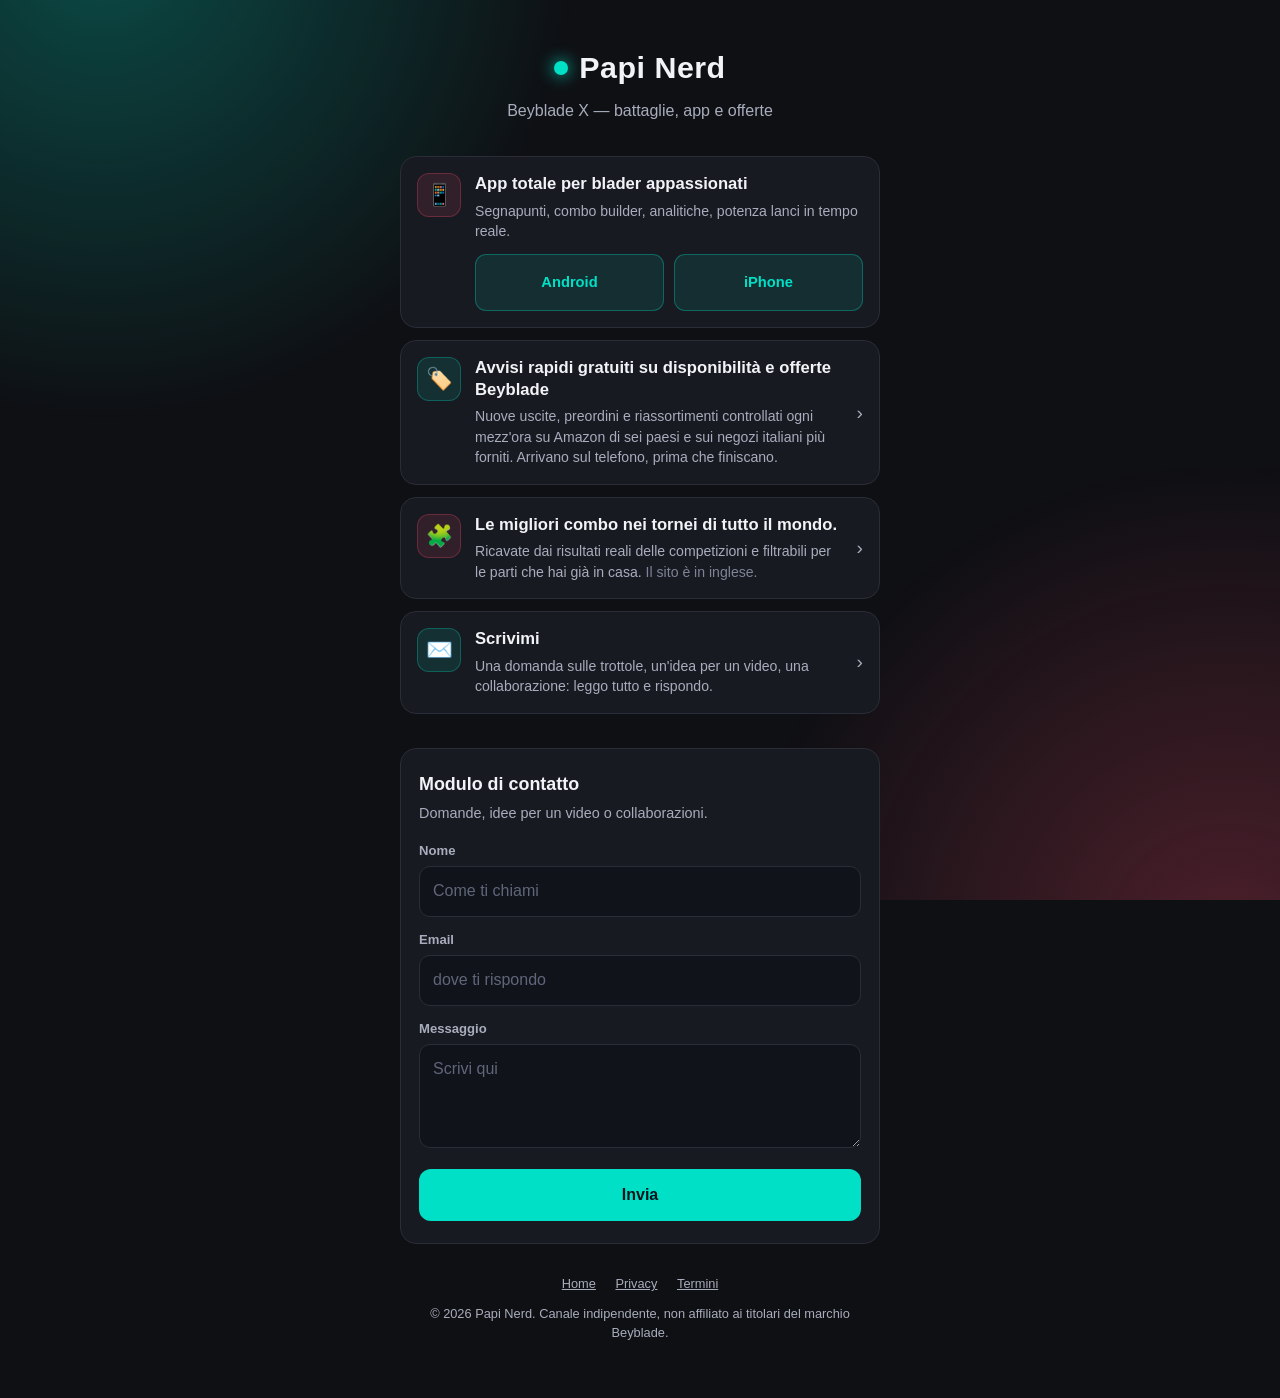
==== link.html @ ae516173 "Uno smartphone al posto del bersaglio sulla voce dell'app Co-Authored-By: Claude Opus 5 (1M context)" ====
<!DOCTYPE html>
<html lang="it">
<head>
<meta charset="utf-8">
<meta name="viewport" content="width=device-width, initial-scale=1, viewport-fit=cover">
<title>Papi Nerd — Link utili</title>
<meta name="description" content="Tutti i link di Papi Nerd: le app segnapunti per Android e iPhone, il canale con le offerte Beyblade X, il sito delle combo e il modulo di contatto.">
<meta name="theme-color" content="#0f1014">
<meta property="og:type" content="website">
<meta property="og:title" content="Papi Nerd — Link utili">
<meta property="og:description" content="App segnapunti, offerte Beyblade X, combo e contatti. Tutto in una pagina.">
<meta property="og:url" content="https://albertocabasvidani.github.io/papinerd/link.html">
<link rel="icon" href="data:image/svg+xml,<svg xmlns='http://www.w3.org/2000/svg' viewBox='0 0 32 32'><circle cx='16' cy='16' r='11' fill='%2300e0c6'/></svg>">
<style>
  :root{
    --bg:#0f1014;
    --panel:#181a21;
    --panel-hi:#1e212a;
    --ink:#f2f3f7;
    --muted:#a8adbd;
    --accent:#00e0c6;
    --accent2:#ff4d6d;
    --line:#2a2d38;
    --radius:16px;
  }
  *{box-sizing:border-box}
  html{-webkit-text-size-adjust:100%}
  body{
    margin:0;
    min-height:100vh;
    font-family:-apple-system,BlinkMacSystemFont,"Segoe UI",Roboto,Helvetica,Arial,sans-serif;
    background:var(--bg);
    color:var(--ink);
    line-height:1.55;
    -webkit-font-smoothing:antialiased;
    overflow-x:hidden;
  }
  /* due aloni colorati che respirano: la parte "frizzante", niente di piu'.
     Ancorati al viewport con inset:0, mai piu' larghi di lui. */
  body::before,body::after{
    content:"";
    position:fixed;
    inset:0;
    z-index:0;
    pointer-events:none;
  }
  body::before{
    background:radial-gradient(60vmax 60vmax at 8% -6%, rgba(0,224,198,.28), transparent 62%);
    animation:respiro1 9s ease-in-out infinite alternate;
  }
  body::after{
    background:radial-gradient(62vmax 62vmax at 96% 106%, rgba(255,77,109,.26), transparent 62%);
    animation:respiro2 11s ease-in-out infinite alternate;
  }
  @keyframes respiro1{from{opacity:.75}to{opacity:1}}
  @keyframes respiro2{from{opacity:1}to{opacity:.7}}

  main{position:relative;z-index:1;max-width:520px;margin:0 auto;padding:44px 20px 56px}

  header{text-align:center;margin-bottom:32px}
  .brand{
    display:inline-flex;align-items:center;gap:11px;
    font-size:1.9rem;font-weight:800;letter-spacing:.5px;margin:0;
  }
  .brand .dot{
    width:14px;height:14px;border-radius:50%;
    background:var(--accent);
    box-shadow:0 0 16px var(--accent);
    animation:pulse 2.4s ease-in-out infinite;
  }
  @keyframes pulse{50%{transform:scale(.72);opacity:.65}}
  .tagline{margin:8px 0 0;color:var(--muted);font-size:1rem}

  .links{display:grid;gap:12px;list-style:none;margin:0;padding:0}

  .links a{
    display:flex;align-items:flex-start;gap:14px;
    padding:16px;
    background:var(--panel);
    border:1px solid var(--line);
    border-radius:var(--radius);
    color:var(--ink);text-decoration:none;
    transition:transform .16s ease,border-color .16s ease,background .16s ease;
  }
  .links a:hover,.links a:focus-visible{
    background:var(--panel-hi);
    border-color:var(--accent);
    transform:translateY(-2px);
    outline:none;
  }
  .links a:active{transform:translateY(0) scale(.99)}

  .ico{
    flex:0 0 44px;height:44px;
    display:grid;place-items:center;
    font-size:1.35rem;line-height:1;
    background:rgba(0,224,198,.11);
    border:1px solid rgba(0,224,198,.28);
    border-radius:12px;
  }
  .links li:nth-child(odd) .ico{background:rgba(255,77,109,.11);border-color:rgba(255,77,109,.28)}

  /* la voce delle app non e' un link solo: la card resta ferma e i due
     pulsanti store fanno il lavoro */
  .voce-app{
    display:flex;align-items:flex-start;gap:14px;
    padding:16px;
    background:var(--panel);
    border:1px solid var(--line);
    border-radius:var(--radius);
  }
  .store{display:flex;gap:10px;margin-top:13px}
  .store a{
    flex:1;min-height:46px;
    display:grid;place-items:center;
    font-size:.92rem;font-weight:700;
    color:var(--accent);text-decoration:none;
    background:rgba(0,224,198,.1);
    border:1px solid rgba(0,224,198,.32);
    border-radius:11px;
    transition:background .16s ease,transform .16s ease;
  }
  .store a:hover,.store a:focus-visible{background:rgba(0,224,198,.2);outline:none}
  .store a:active{transform:scale(.98)}

  .txt{min-width:0;flex:1}
  .txt strong{display:block;font-size:1.04rem;font-weight:700;line-height:1.3}
  .txt p{margin:6px 0 0;color:var(--muted);font-size:.88rem;line-height:1.45}
  .txt p em{font-style:normal;color:#7d8497}
  .arrow{
    flex:0 0 auto;align-self:center;
    color:var(--muted);font-size:1.2rem;
    transition:transform .16s ease,color .16s ease;
  }
  .links a:hover .arrow{color:var(--accent);transform:translateX(3px)}

  .contatto{
    margin-top:34px;padding:22px 18px;
    background:var(--panel);
    border:1px solid var(--line);
    border-radius:var(--radius);
  }
  .contatto h2{margin:0 0 4px;font-size:1.12rem}
  .contatto p{margin:0 0 16px;color:var(--muted);font-size:.9rem}
  .contatto label{display:block;font-size:.82rem;font-weight:600;color:var(--muted);margin-bottom:5px}
  .campo{margin-bottom:13px}
  input,textarea{
    width:100%;
    padding:12px 13px;
    font:inherit;font-size:1rem; /* 16px: evita lo zoom automatico su iOS */
    color:var(--ink);
    background:#11131a;
    border:1px solid var(--line);
    border-radius:11px;
    transition:border-color .16s ease;
  }
  textarea{resize:vertical;min-height:104px}
  input:focus,textarea:focus{outline:none;border-color:var(--accent)}
  input::placeholder,textarea::placeholder{color:#5f667a}
  button{
    width:100%;min-height:52px;
    font:inherit;font-size:1rem;font-weight:700;
    color:#08131a;
    background:var(--accent);
    border:0;border-radius:12px;
    cursor:pointer;
    transition:filter .16s ease,transform .16s ease;
  }
  button:hover{filter:brightness(1.08)}
  button:active{transform:scale(.99)}
  .honey{position:absolute;left:-9999px}

  footer{margin-top:30px;text-align:center;color:var(--muted);font-size:.8rem}
  footer a{color:var(--muted);margin:0 8px}
  footer p{margin:10px 0 0;line-height:1.5}

  @media (prefers-reduced-motion:reduce){
    *,*::before,*::after{animation:none!important;transition:none!important}
  }
</style>
</head>
<body>
<main>
  <header>
    <h1 class="brand"><span class="dot"></span>Papi Nerd</h1>
    <p class="tagline">Beyblade X — battaglie, app e offerte</p>
  </header>

  <ul class="links">
    <li class="voce-app">
      <span class="ico" aria-hidden="true">📱</span>
      <span class="txt">
        <strong>App totale per blader appassionati</strong>
        <p>Segnapunti, combo builder, analitiche, potenza lanci in tempo reale.</p>
        <span class="store">
          <a href="https://play.google.com/store/apps/details?id=com.beybladex.score">Android</a>
          <a href="https://apps.apple.com/it/app/id6788671503">iPhone</a>
        </span>
      </span>
    </li>
    <li>
      <a href="https://whatsapp.com/channel/0029Vb984EzGZNCnRuAWT112">
        <span class="ico" aria-hidden="true">🏷️</span>
        <span class="txt">
          <strong>Avvisi rapidi gratuiti su disponibilità e offerte Beyblade</strong>
          <p>Nuove uscite, preordini e riassortimenti controllati ogni mezz'ora su Amazon di sei
          paesi e sui negozi italiani più forniti. Arrivano sul telefono, prima che finiscano.</p>
        </span>
        <span class="arrow" aria-hidden="true">›</span>
      </a>
    </li>
    <li>
      <a href="https://albertocabasvidani.github.io/beyblade-x-combo-finder/">
        <span class="ico" aria-hidden="true">🧩</span>
        <span class="txt">
          <strong>Le migliori combo nei tornei di tutto il mondo.</strong>
          <p>Ricavate dai risultati reali delle competizioni e filtrabili per le parti che hai
          già in casa. <em>Il sito è in inglese.</em></p>
        </span>
        <span class="arrow" aria-hidden="true">›</span>
      </a>
    </li>
    <li>
      <a href="#contatto">
        <span class="ico" aria-hidden="true">✉️</span>
        <span class="txt">
          <strong>Scrivimi</strong>
          <p>Una domanda sulle trottole, un'idea per un video, una collaborazione: leggo tutto
          e rispondo.</p>
        </span>
        <span class="arrow" aria-hidden="true">›</span>
      </a>
    </li>
  </ul>

  <section class="contatto" id="contatto">
    <h2>Modulo di contatto</h2>
    <p>Domande, idee per un video o collaborazioni.</p>
    <form action="https://formsubmit.co/cinquequarti@gmail.com" method="POST">
      <input type="hidden" name="_subject" value="Messaggio dalla pagina link di Papi Nerd">
      <input type="hidden" name="_next" value="https://albertocabasvidani.github.io/papinerd/grazie.html">
      <input type="hidden" name="_template" value="table">
      <input type="text" name="_honey" class="honey" tabindex="-1" autocomplete="off" aria-hidden="true">

      <div class="campo">
        <label for="nome">Nome</label>
        <input id="nome" type="text" name="nome" placeholder="Come ti chiami" required>
      </div>
      <div class="campo">
        <label for="email">Email</label>
        <input id="email" type="email" name="email" placeholder="dove ti rispondo" required>
      </div>
      <div class="campo">
        <label for="messaggio">Messaggio</label>
        <textarea id="messaggio" name="messaggio" placeholder="Scrivi qui" required></textarea>
      </div>
      <button type="submit">Invia</button>
    </form>
  </section>

  <footer>
    <div>
      <a href="index.html">Home</a>
      <a href="privacy.html">Privacy</a>
      <a href="terms.html">Termini</a>
    </div>
    <p>© 2026 Papi Nerd. Canale indipendente, non affiliato ai titolari del marchio Beyblade.</p>
  </footer>
</main>
</body>
</html>
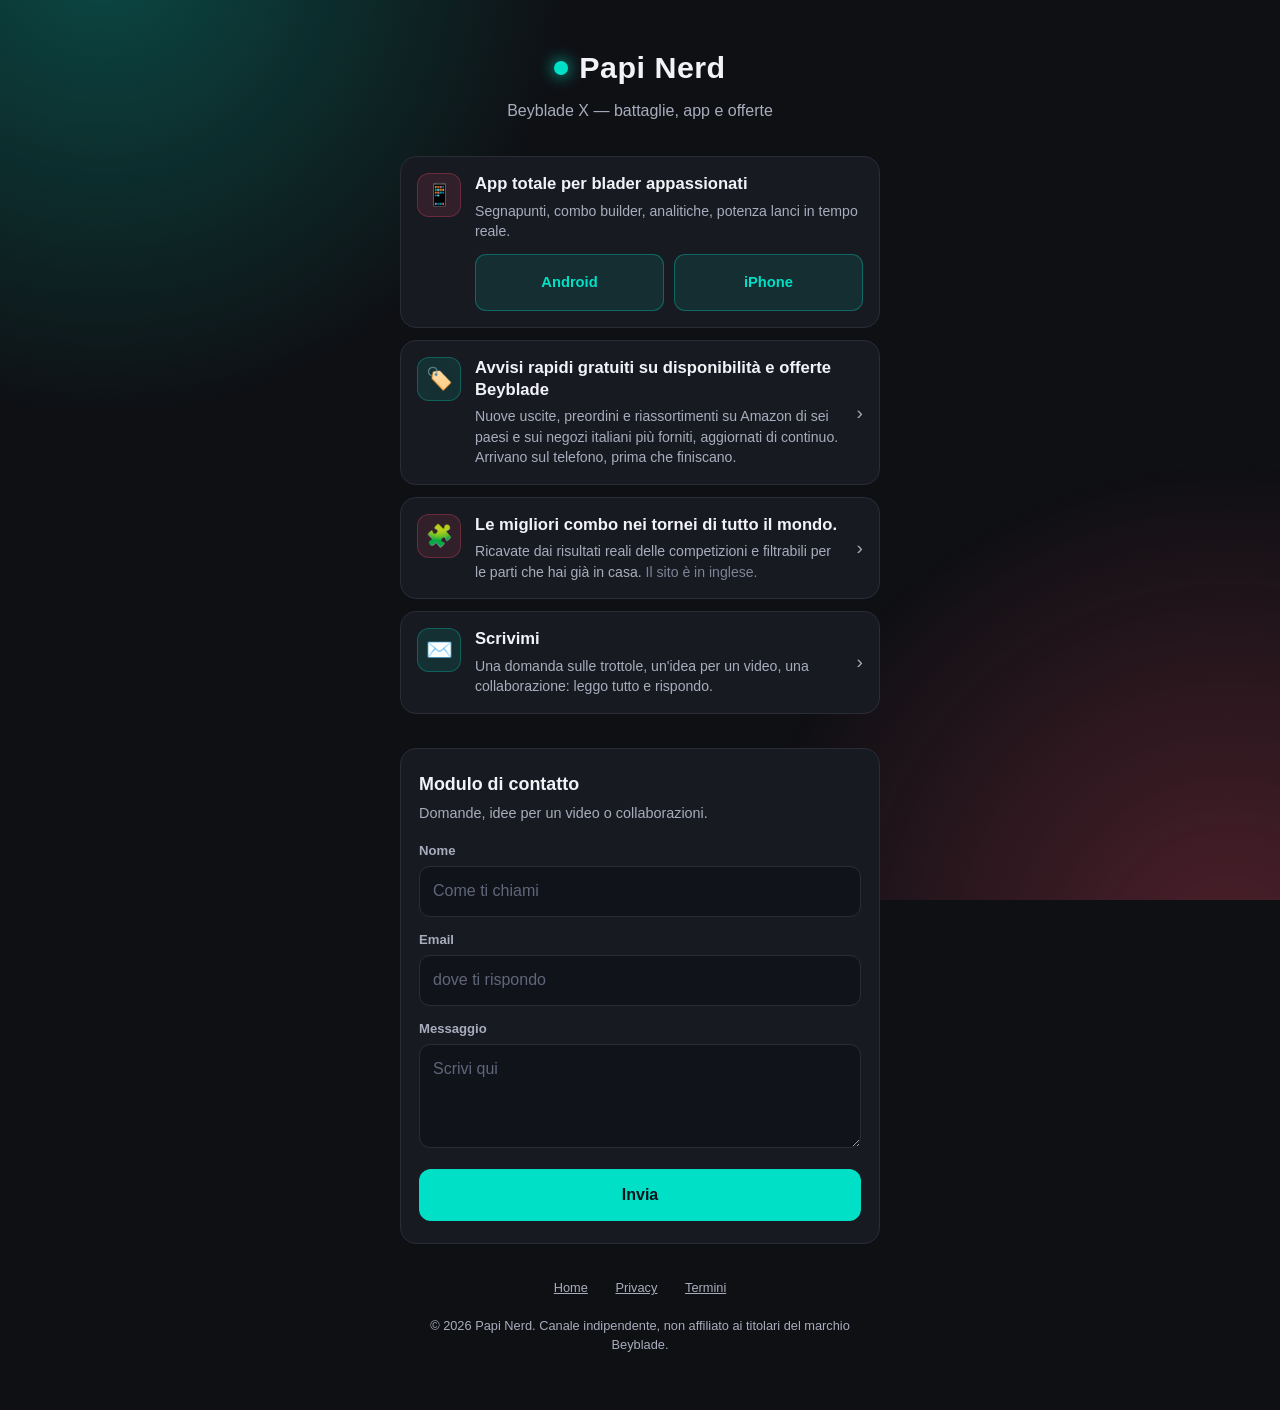
==== commit c97ff329: "Footer toccabile e margini che rispettano il notch; gli avvisi sono di continuo Il test sui viewport" ====
--- a/link.html
+++ b/link.html
@@ -55,7 +55,14 @@
   @keyframes respiro1{from{opacity:.75}to{opacity:1}}
   @keyframes respiro2{from{opacity:1}to{opacity:.7}}
 
-  main{position:relative;z-index:1;max-width:520px;margin:0 auto;padding:44px 20px 56px}
+  /* i padding laterali tengono conto del notch: in orizzontale su iPhone
+     l'area utile e' piu' stretta della finestra */
+  main{
+    position:relative;z-index:1;
+    max-width:520px;margin:0 auto;
+    padding:44px calc(20px + env(safe-area-inset-right)) calc(56px + env(safe-area-inset-bottom))
+            calc(20px + env(safe-area-inset-left));
+  }
 
   header{text-align:center;margin-bottom:32px}
   .brand{
@@ -170,9 +177,15 @@
   button:active{transform:scale(.99)}
   .honey{position:absolute;left:-9999px}
 
-  footer{margin-top:30px;text-align:center;color:var(--muted);font-size:.8rem}
-  footer a{color:var(--muted);margin:0 8px}
-  footer p{margin:10px 0 0;line-height:1.5}
+  footer{margin-top:22px;text-align:center;color:var(--muted);font-size:.8rem}
+  /* bersagli da 44px: erano tre righe di testo alte 17, impossibili da
+     centrare col pollice */
+  footer a{
+    display:inline-block;
+    padding:12px;line-height:20px;
+    color:var(--muted);
+  }
+  footer p{margin:6px 0 0;line-height:1.5}
 
   @media (prefers-reduced-motion:reduce){
     *,*::before,*::after{animation:none!important;transition:none!important}
@@ -203,8 +216,8 @@
         <span class="ico" aria-hidden="true">🏷️</span>
         <span class="txt">
           <strong>Avvisi rapidi gratuiti su disponibilità e offerte Beyblade</strong>
-          <p>Nuove uscite, preordini e riassortimenti controllati ogni mezz'ora su Amazon di sei
-          paesi e sui negozi italiani più forniti. Arrivano sul telefono, prima che finiscano.</p>
+          <p>Nuove uscite, preordini e riassortimenti su Amazon di sei paesi e sui negozi italiani
+          più forniti, aggiornati di continuo. Arrivano sul telefono, prima che finiscano.</p>
         </span>
         <span class="arrow" aria-hidden="true">›</span>
       </a>
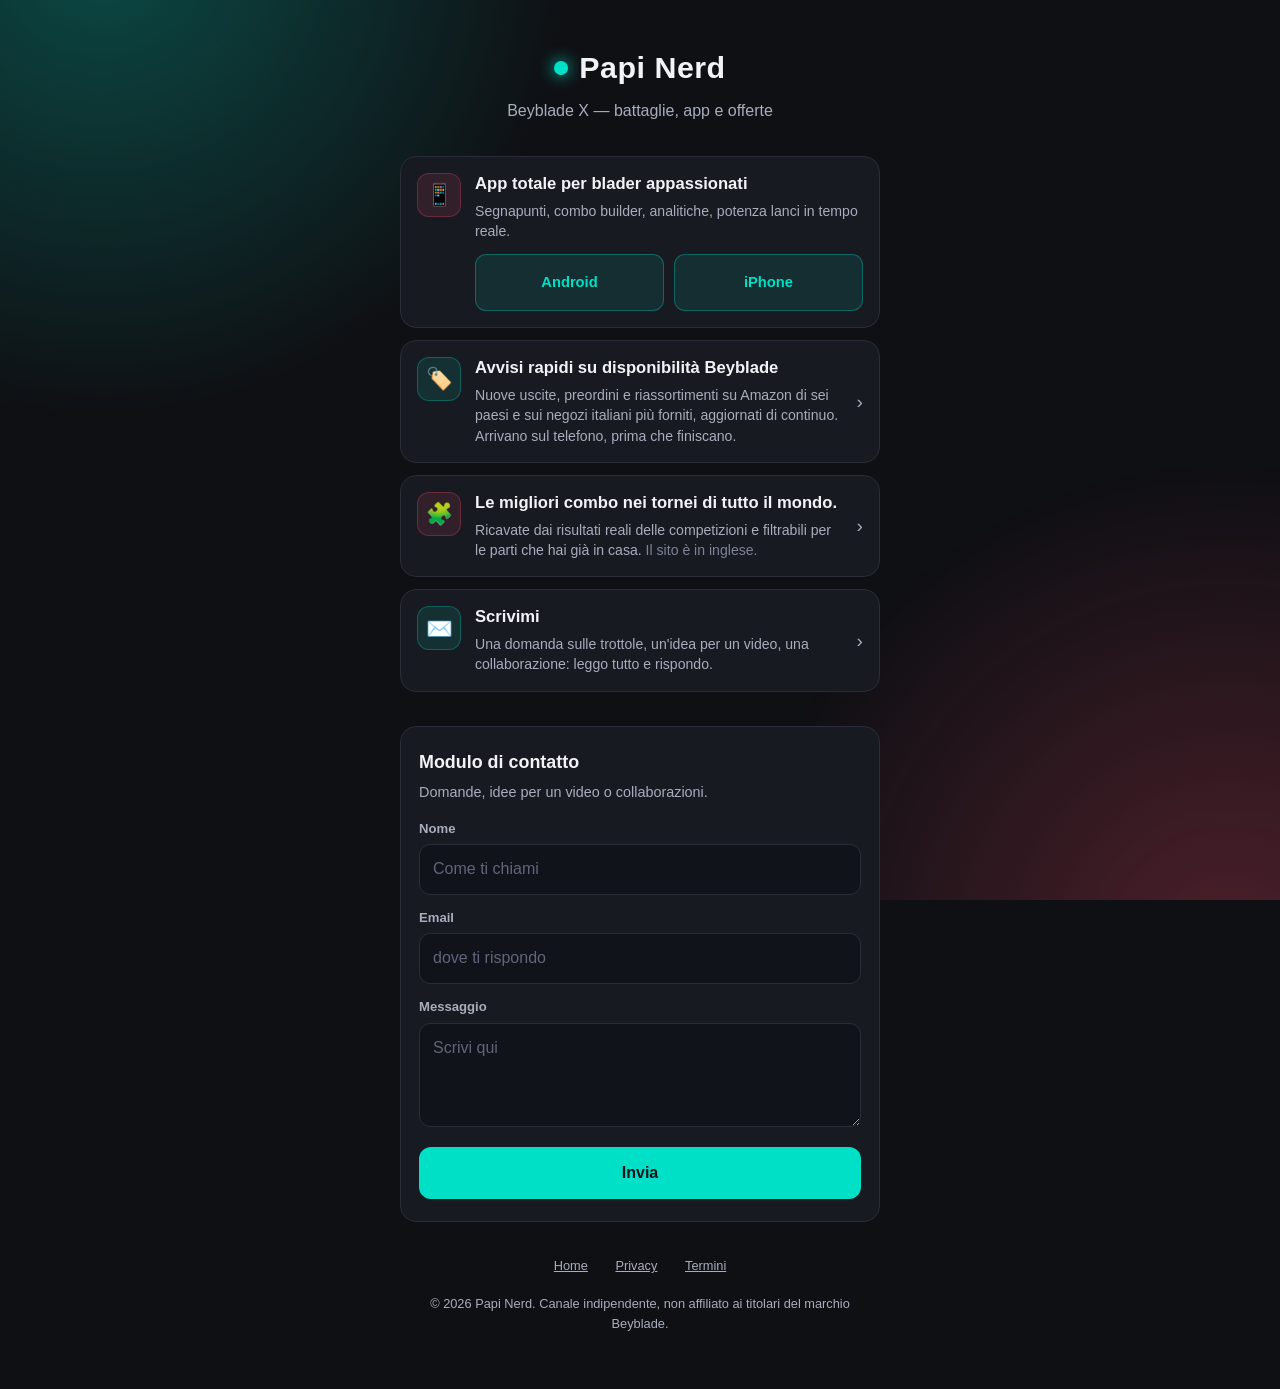
==== commit ac44fa06: "Titolo degli avvisi piu' corto: avvisi rapidi su disponibilita' Beyblade Co-Authored-By: Claude Opus" ====
--- a/link.html
+++ b/link.html
@@ -215,7 +215,7 @@
       <a href="https://whatsapp.com/channel/0029Vb984EzGZNCnRuAWT112">
         <span class="ico" aria-hidden="true">🏷️</span>
         <span class="txt">
-          <strong>Avvisi rapidi gratuiti su disponibilità e offerte Beyblade</strong>
+          <strong>Avvisi rapidi su disponibilità Beyblade</strong>
           <p>Nuove uscite, preordini e riassortimenti su Amazon di sei paesi e sui negozi italiani
           più forniti, aggiornati di continuo. Arrivano sul telefono, prima che finiscano.</p>
         </span>
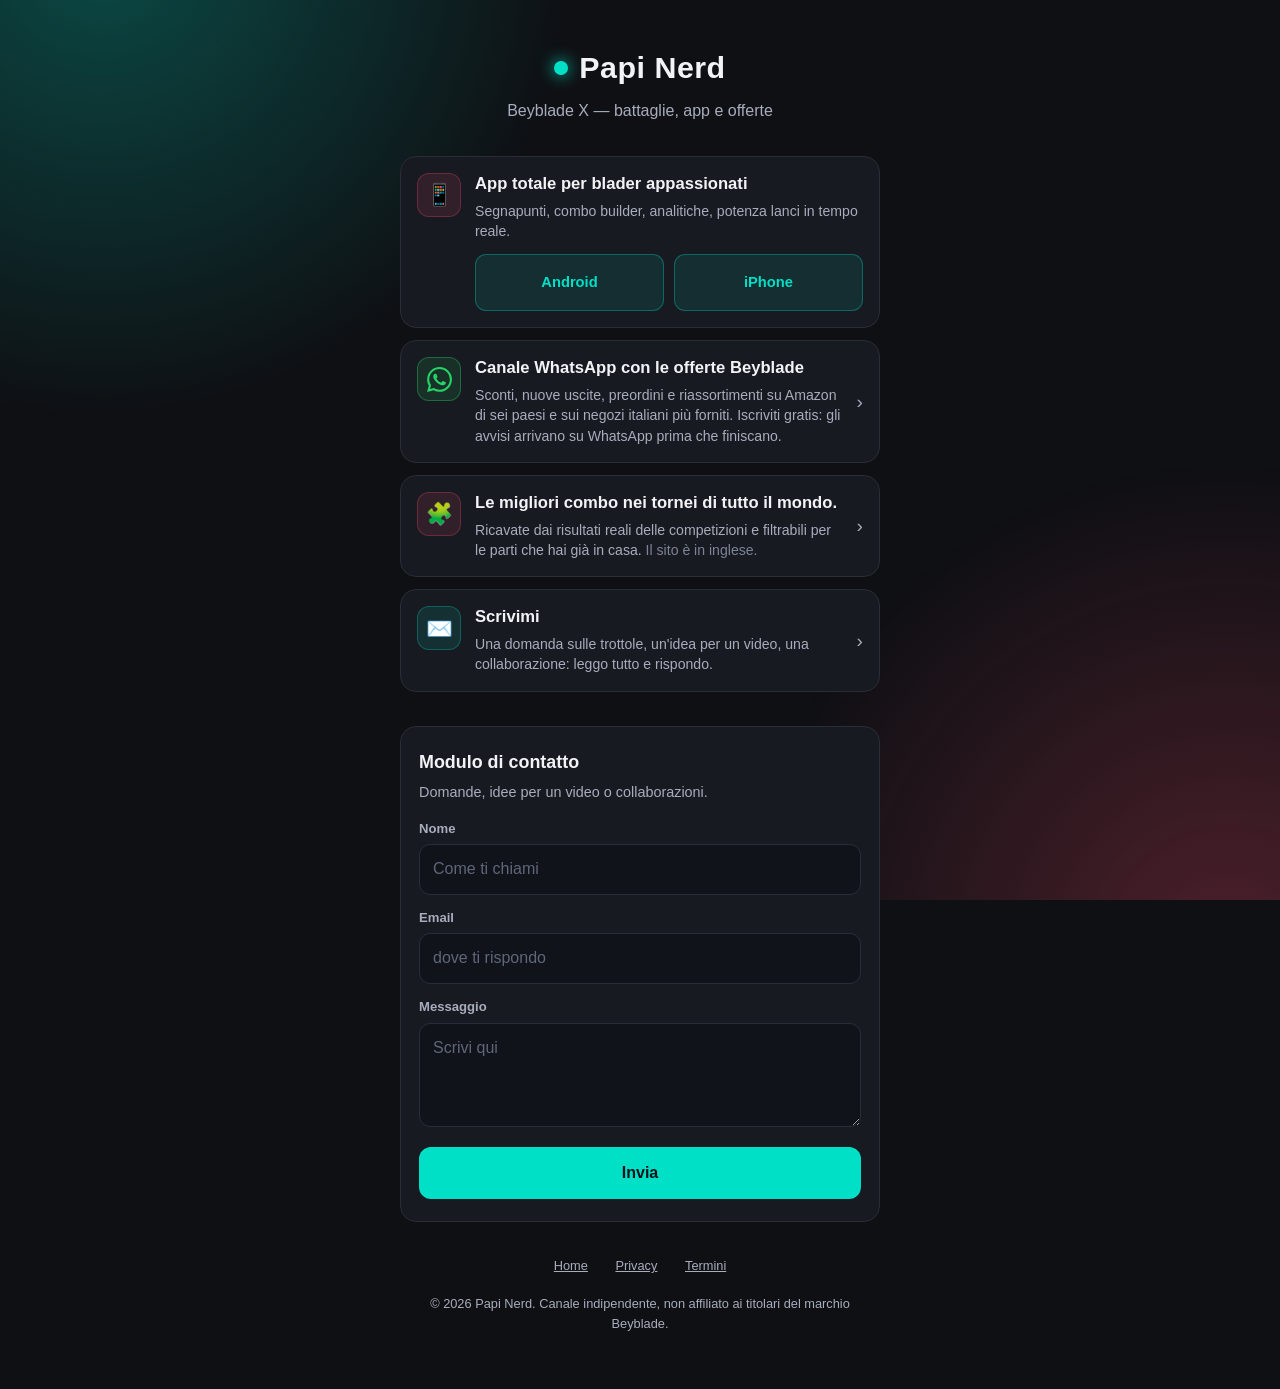
==== commit f270b7cb: "link: il canale offerte si dice WhatsApp nel titolo, non solo nel link "Avvisi rapidi su disponibili" ====
--- a/link.html
+++ b/link.html
@@ -106,6 +106,9 @@
     border-radius:12px;
   }
   .links li:nth-child(odd) .ico{background:rgba(255,77,109,.11);border-color:rgba(255,77,109,.28)}
+  /* il canale offerte porta i colori di WhatsApp: si riconosce prima di leggere */
+  .links li .ico-wa{background:rgba(37,211,102,.12);border-color:rgba(37,211,102,.36)}
+  .ico-wa svg{width:25px;height:25px;display:block;fill:#25d366}
 
   /* la voce delle app non e' un link solo: la card resta ferma e i due
      pulsanti store fanno il lavoro */
@@ -213,11 +216,14 @@
     </li>
     <li>
       <a href="https://whatsapp.com/channel/0029Vb984EzGZNCnRuAWT112">
-        <span class="ico" aria-hidden="true">🏷️</span>
+        <span class="ico ico-wa" aria-hidden="true">
+          <svg viewBox="0 0 24 24" role="img"><path d="M17.472 14.382c-.297-.149-1.758-.867-2.03-.967-.273-.099-.471-.148-.67.15-.197.297-.767.966-.94 1.164-.173.199-.347.223-.644.075-.297-.15-1.255-.463-2.39-1.475-.883-.788-1.48-1.761-1.653-2.059-.173-.297-.018-.458.13-.606.134-.133.298-.347.446-.52.149-.174.198-.298.298-.497.099-.198.05-.371-.025-.52-.075-.149-.669-1.612-.916-2.207-.242-.579-.487-.5-.669-.51-.173-.008-.371-.01-.57-.01-.198 0-.52.074-.792.372-.272.297-1.04 1.016-1.04 2.479 0 1.462 1.065 2.875 1.213 3.074.149.198 2.096 3.2 5.077 4.487.709.306 1.262.489 1.694.625.712.227 1.36.195 1.872.118.571-.085 1.758-.719 2.006-1.413.248-.694.248-1.289.173-1.413-.074-.124-.272-.198-.57-.347m-5.421 7.403h-.004a9.87 9.87 0 01-5.031-1.378l-.361-.214-3.741.982.998-3.648-.235-.374a9.86 9.86 0 01-1.51-5.26c.001-5.45 4.436-9.884 9.888-9.884a9.82 9.82 0 016.988 2.898 9.825 9.825 0 012.893 6.994c-.003 5.45-4.437 9.884-9.885 9.884m8.413-18.297A11.815 11.815 0 0012.05 0C5.495 0 .16 5.335.157 11.892c0 2.096.547 4.142 1.588 5.945L.057 24l6.305-1.654a11.882 11.882 0 005.683 1.448h.005c6.554 0 11.89-5.335 11.893-11.893a11.821 11.821 0 00-3.48-8.413Z"/></svg>
+        </span>
         <span class="txt">
-          <strong>Avvisi rapidi su disponibilità Beyblade</strong>
-          <p>Nuove uscite, preordini e riassortimenti su Amazon di sei paesi e sui negozi italiani
-          più forniti, aggiornati di continuo. Arrivano sul telefono, prima che finiscano.</p>
+          <strong>Canale WhatsApp con le offerte Beyblade</strong>
+          <p>Sconti, nuove uscite, preordini e riassortimenti su Amazon di sei paesi e sui negozi
+          italiani più forniti. Iscriviti gratis: gli avvisi arrivano su WhatsApp prima che
+          finiscano.</p>
         </span>
         <span class="arrow" aria-hidden="true">›</span>
       </a>
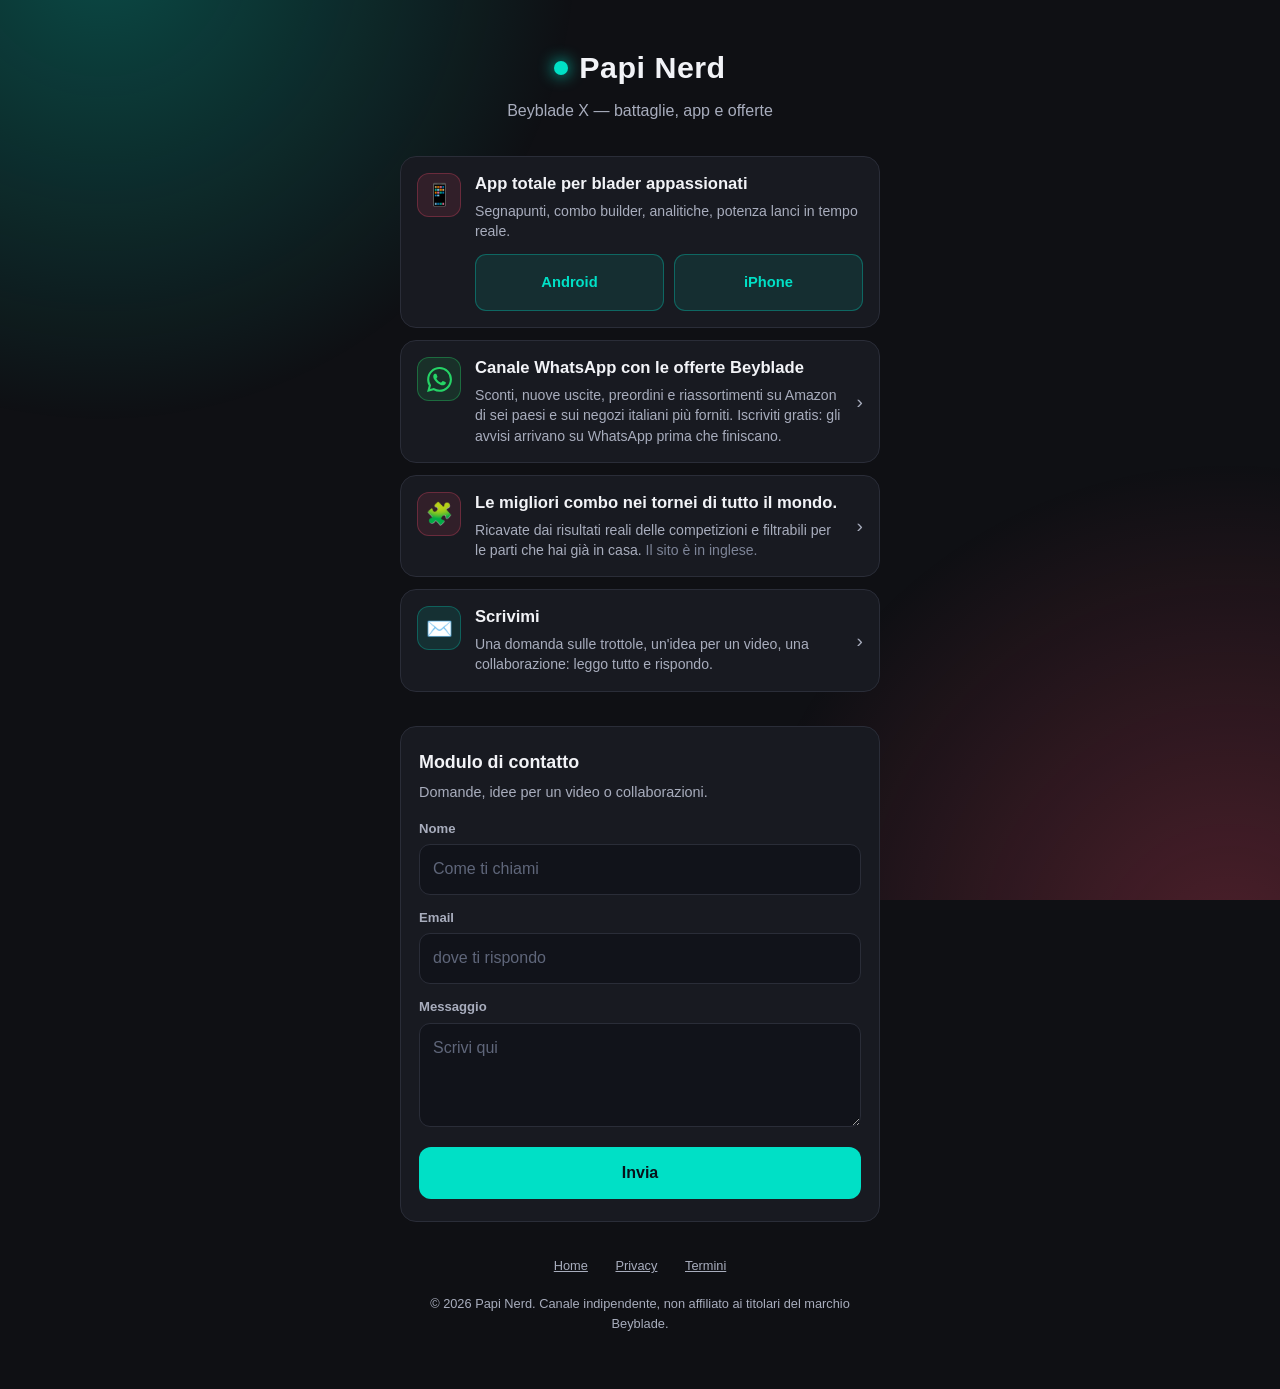
==== commit 00c276fd: "link: il combo finder punta al dominio proprio beybladexcombos.com Co-Authored-By: Claude Opus 5 (1M" ====
--- a/link.html
+++ b/link.html
@@ -229,7 +229,7 @@
       </a>
     </li>
     <li>
-      <a href="https://albertocabasvidani.github.io/beyblade-x-combo-finder/">
+      <a href="https://beybladexcombos.com/">
         <span class="ico" aria-hidden="true">🧩</span>
         <span class="txt">
           <strong>Le migliori combo nei tornei di tutto il mondo.</strong>
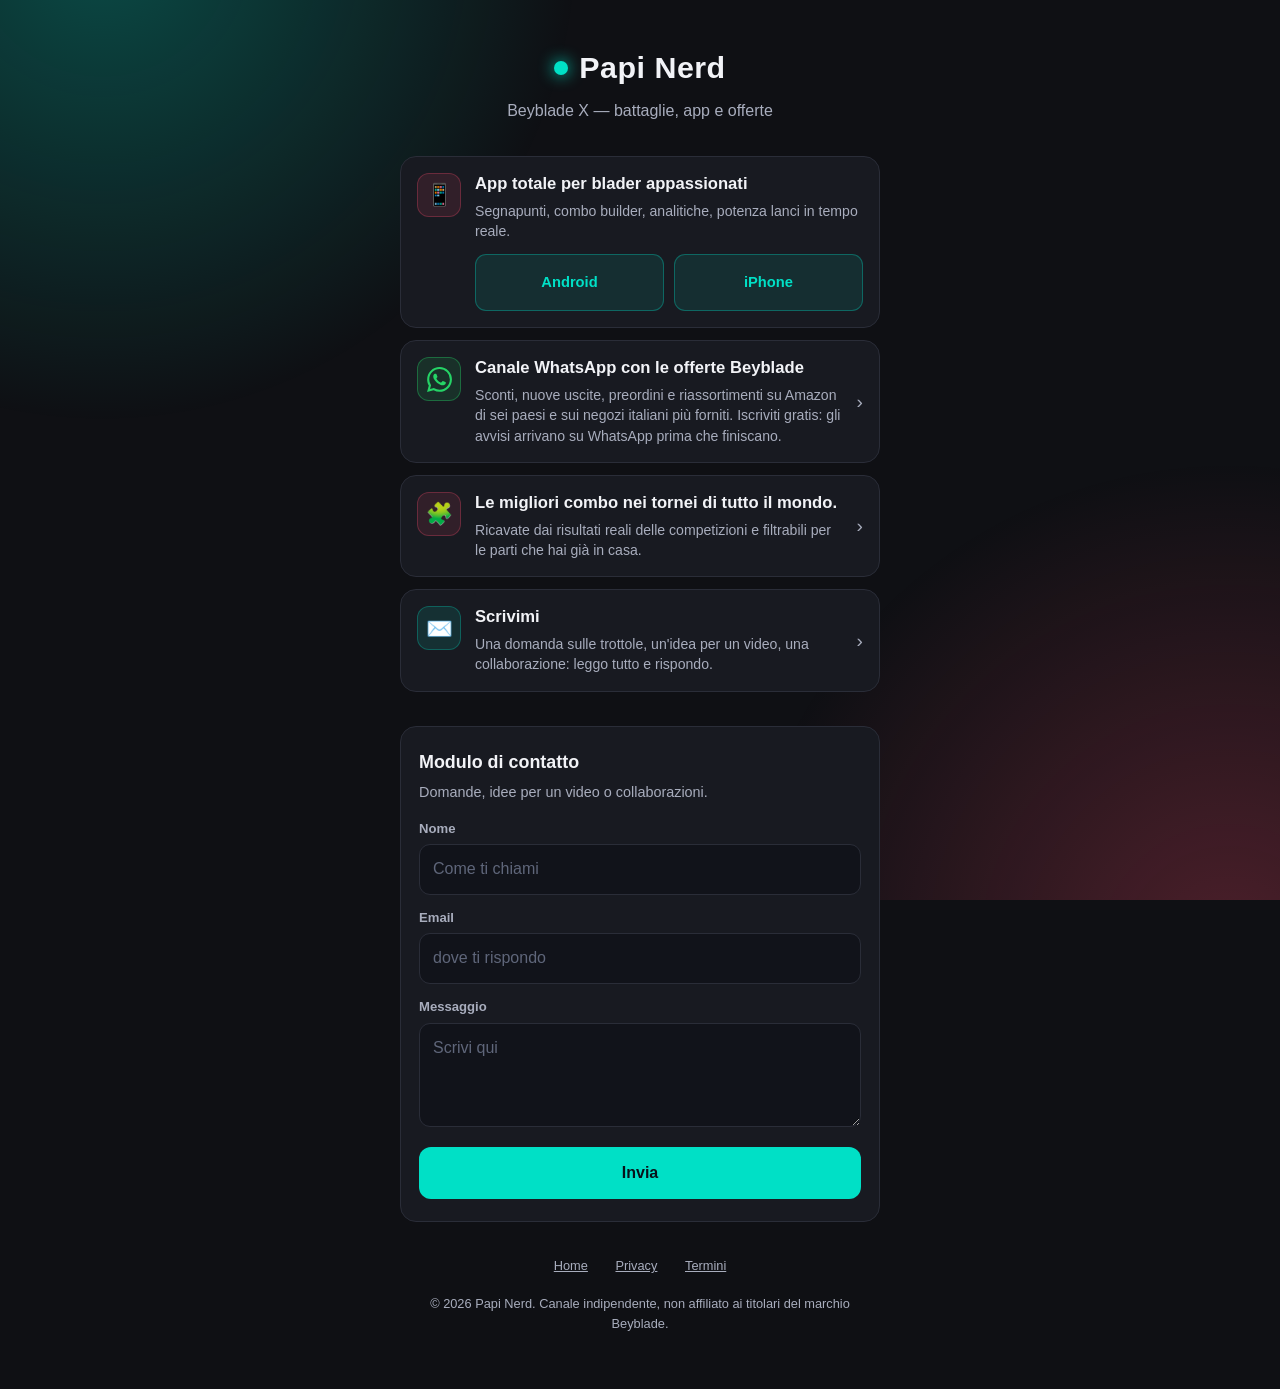
==== commit 1e978620: "link: via la nota sulla lingua dalla card del combo finder Co-Authored-By: Claude Opus 5 (1M context" ====
--- a/link.html
+++ b/link.html
@@ -234,7 +234,7 @@
         <span class="txt">
           <strong>Le migliori combo nei tornei di tutto il mondo.</strong>
           <p>Ricavate dai risultati reali delle competizioni e filtrabili per le parti che hai
-          già in casa. <em>Il sito è in inglese.</em></p>
+          già in casa.</p>
         </span>
         <span class="arrow" aria-hidden="true">›</span>
       </a>
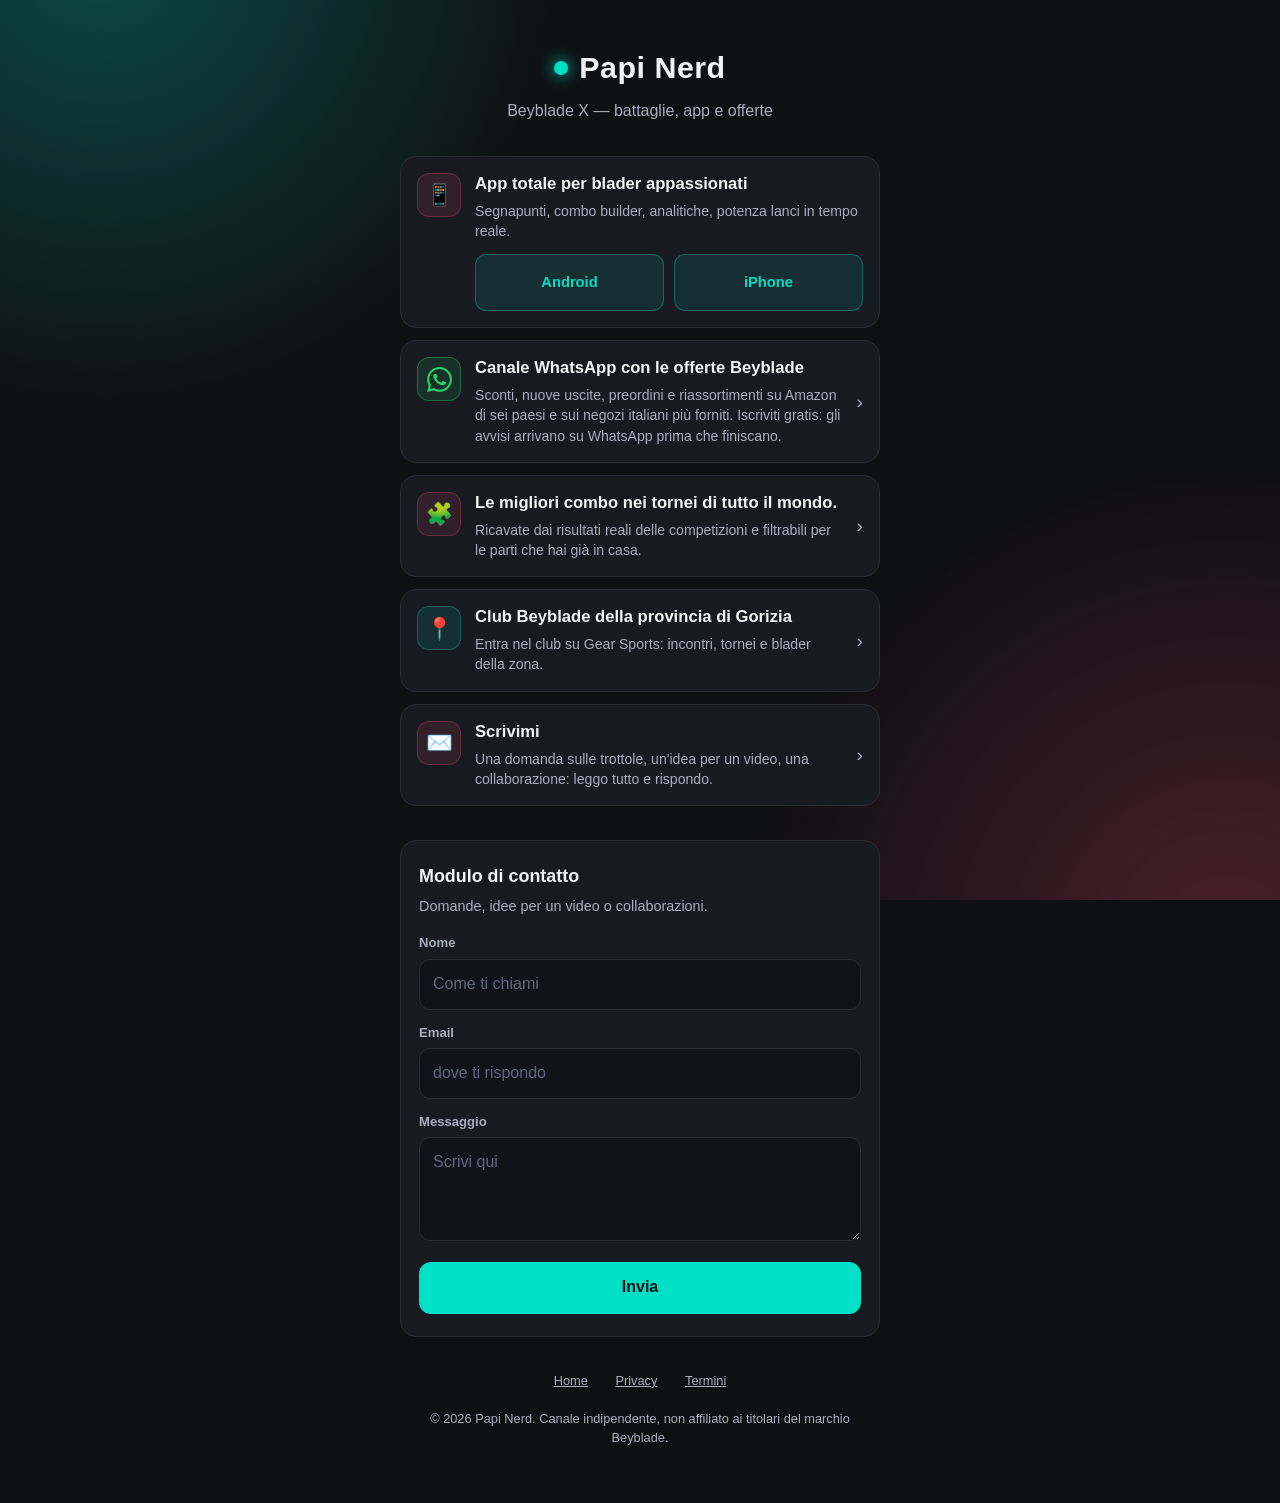
==== commit 3c4b7ac4: "link: aggiunta la card del club Beyblade della provincia di Gorizia (Gear Sports) Co-Authored-By: Cl" ====
--- a/link.html
+++ b/link.html
@@ -240,6 +240,16 @@
       </a>
     </li>
     <li>
+      <a href="https://gearsports.it/clubs/9ea325ab-7345-4a52-9d54-0b59b2d6de60">
+        <span class="ico" aria-hidden="true">📍</span>
+        <span class="txt">
+          <strong>Club Beyblade della provincia di Gorizia</strong>
+          <p>Entra nel club su Gear Sports: incontri, tornei e blader della zona.</p>
+        </span>
+        <span class="arrow" aria-hidden="true">›</span>
+      </a>
+    </li>
+    <li>
       <a href="#contatto">
         <span class="ico" aria-hidden="true">✉️</span>
         <span class="txt">
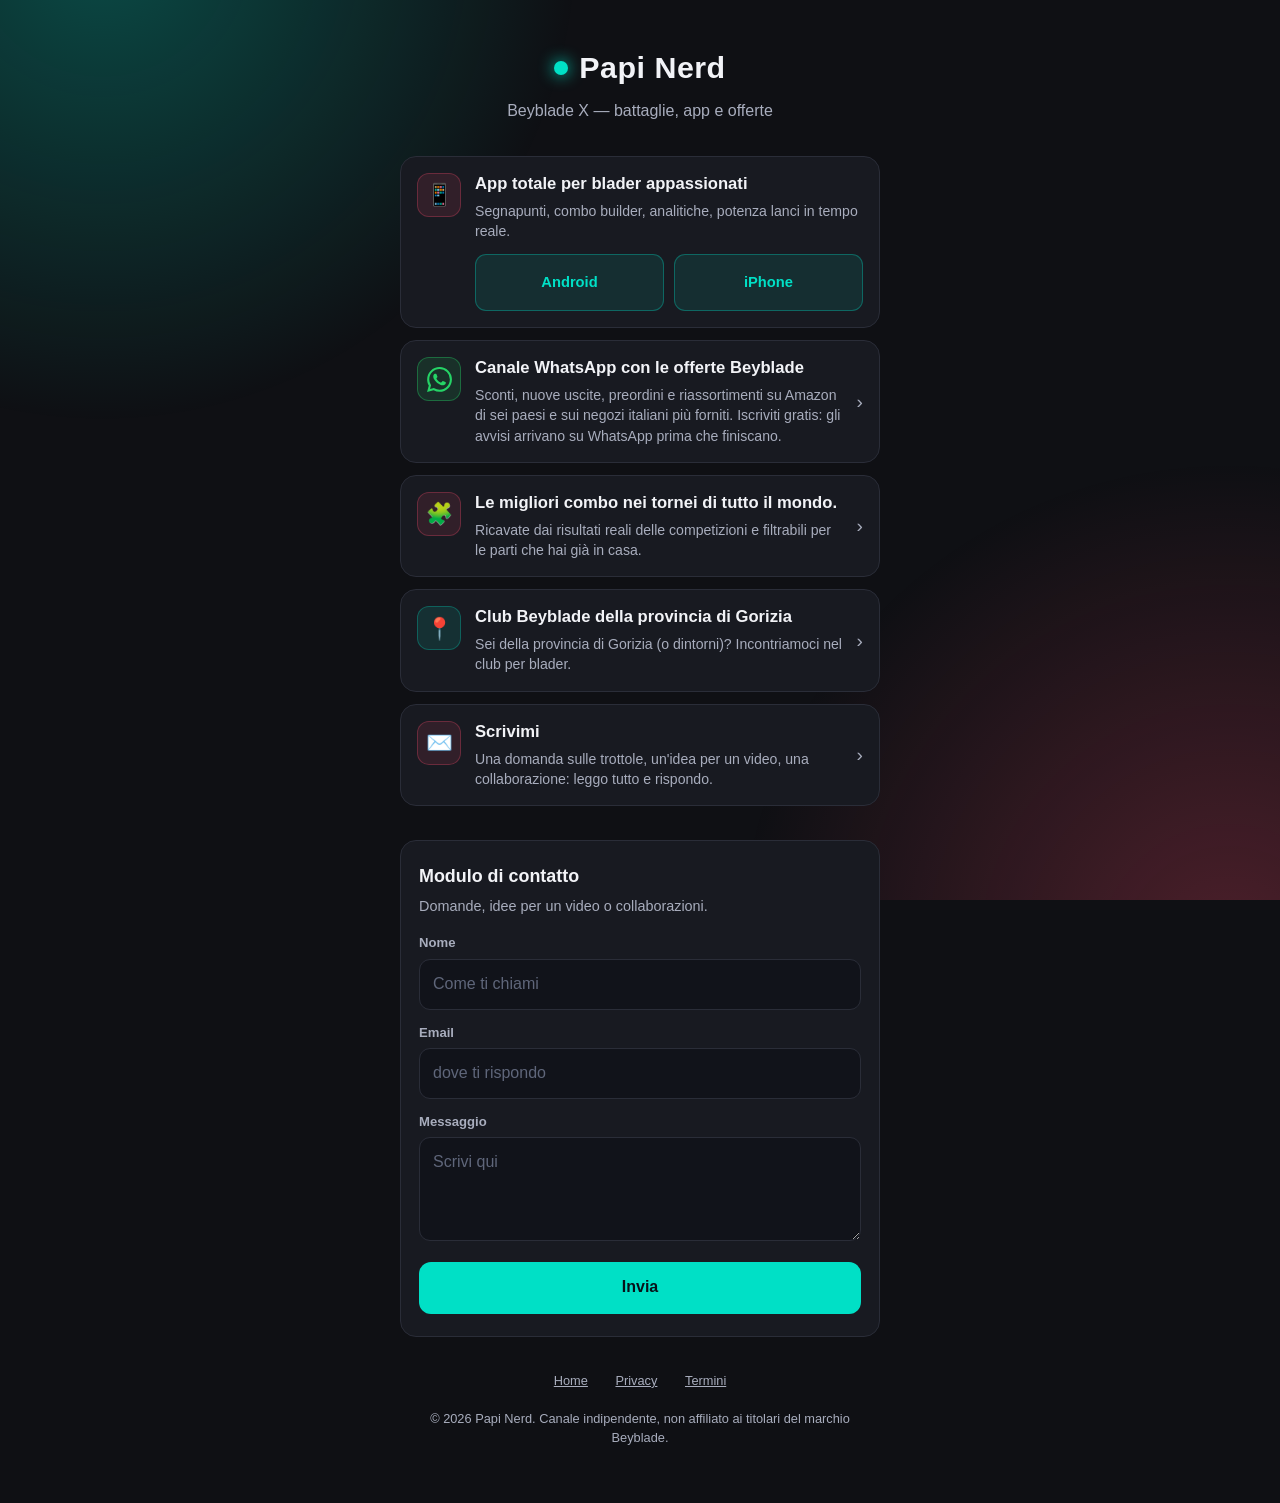
==== commit eef35a75: "link: testo dell'invito al club di Gorizia Co-Authored-By: Claude Sonnet 5.5 <noreply@anthropic.com>" ====
--- a/link.html
+++ b/link.html
@@ -244,7 +244,7 @@
         <span class="ico" aria-hidden="true">📍</span>
         <span class="txt">
           <strong>Club Beyblade della provincia di Gorizia</strong>
-          <p>Entra nel club su Gear Sports: incontri, tornei e blader della zona.</p>
+          <p>Sei della provincia di Gorizia (o dintorni)? Incontriamoci nel club per blader.</p>
         </span>
         <span class="arrow" aria-hidden="true">›</span>
       </a>
